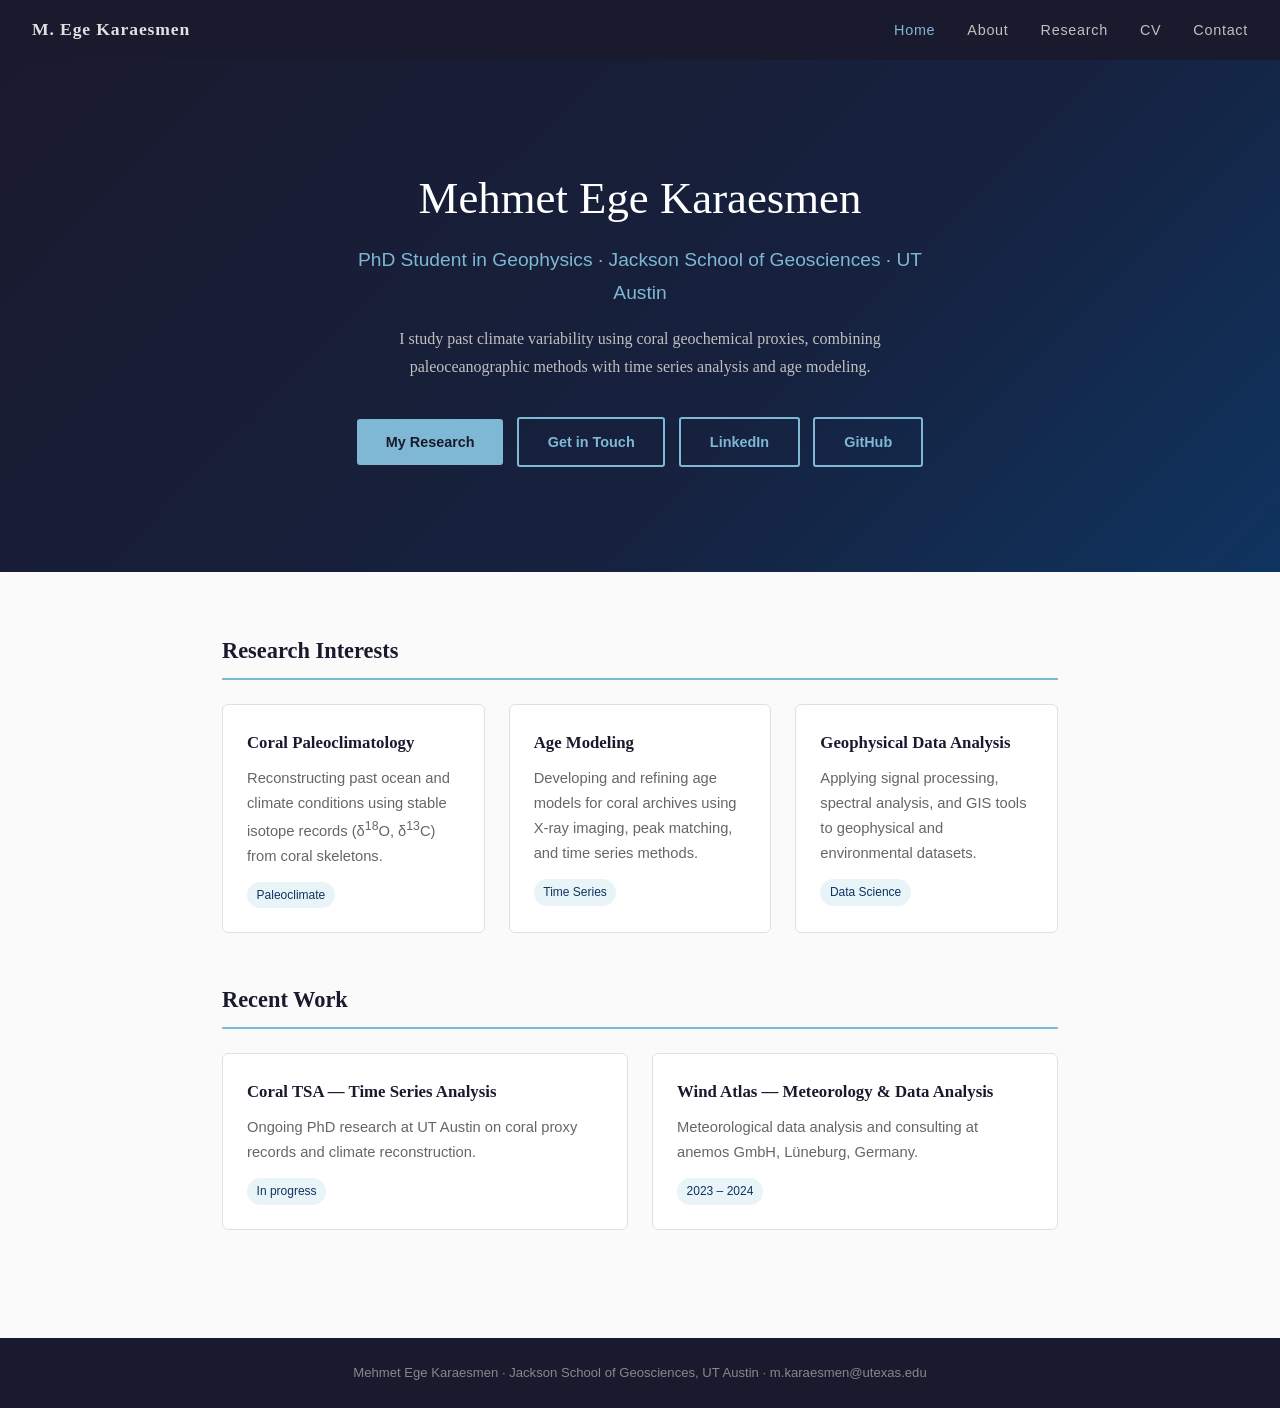
==== index.html @ 8743f0a2 "Add personal website files Co-Authored-By: Claude Sonnet 4.6 <noreply@anthropic.com>" ====
<!DOCTYPE html>
<html lang="en">
<head>
    <meta charset="UTF-8">
    <meta name="viewport" content="width=device-width, initial-scale=1.0">
    <title>Mehmet Ege Karaesmen</title>
    <link rel="stylesheet" href="css/style.css">
</head>
<body>

<nav>
    <a href="index.html" class="logo">M. Ege Karaesmen</a>
    <ul>
        <li><a href="index.html" class="active">Home</a></li>
        <li><a href="about.html">About</a></li>
        <li><a href="research.html">Research</a></li>
        <li><a href="cv.html">CV</a></li>
        <li><a href="contact.html">Contact</a></li>
    </ul>
</nav>

<section class="hero">
    <h1>Mehmet Ege Karaesmen</h1>
    <p class="subtitle">PhD Student in Geophysics &middot; Jackson School of Geosciences &middot; UT Austin</p>
    <p>I study past climate variability using coral geochemical proxies, combining paleoceanographic methods with time series analysis and age modeling.</p>
    <a href="research.html" class="btn">My Research</a>
    <a href="contact.html" class="btn outline">Get in Touch</a>
    <a href="https://www.linkedin.com/in/mehmet-ege-karaesmen-853350258/" class="btn outline" target="_blank">LinkedIn</a>
    <a href="https://github.com/MEgeKaraesmen" class="btn outline" target="_blank">GitHub</a>
</section>

<div class="container">

    <h2 class="section-title">Research Interests</h2>
    <div class="card-grid">
        <div class="card">
            <h3>Coral Paleoclimatology</h3>
            <p>Reconstructing past ocean and climate conditions using stable isotope records (&delta;<sup>18</sup>O, &delta;<sup>13</sup>C) from coral skeletons.</p>
            <span class="tag">Paleoclimate</span>
        </div>
        <div class="card">
            <h3>Age Modeling</h3>
            <p>Developing and refining age models for coral archives using X-ray imaging, peak matching, and time series methods.</p>
            <span class="tag">Time Series</span>
        </div>
        <div class="card">
            <h3>Geophysical Data Analysis</h3>
            <p>Applying signal processing, spectral analysis, and GIS tools to geophysical and environmental datasets.</p>
            <span class="tag">Data Science</span>
        </div>
    </div>

    <h2 class="section-title">Recent Work</h2>
    <div class="card-grid">
        <div class="card">
            <h3>Coral TSA — Time Series Analysis</h3>
            <p>Ongoing PhD research at UT Austin on coral proxy records and climate reconstruction.</p>
            <span class="tag">In progress</span>
        </div>
        <div class="card">
            <h3>Wind Atlas — Meteorology & Data Analysis</h3>
            <p>Meteorological data analysis and consulting at anemos GmbH, Lüneburg, Germany.</p>
            <span class="tag">2023 – 2024</span>
        </div>
    </div>

</div>

<footer>
    <p>Mehmet Ege Karaesmen &middot; Jackson School of Geosciences, UT Austin &middot; m.karaesmen@utexas.edu</p>
</footer>

</body>
</html>
---- css/style.css ----
* {
    margin: 0;
    padding: 0;
    box-sizing: border-box;
}

body {
    font-family: 'Georgia', serif;
    color: #2c2c2c;
    background: #fafafa;
    line-height: 1.7;
}

/* NAV */
nav {
    background: #1a1a2e;
    padding: 0 2rem;
    display: flex;
    align-items: center;
    justify-content: space-between;
    position: sticky;
    top: 0;
    z-index: 100;
    height: 60px;
}

nav .logo {
    color: #e0e0e0;
    font-size: 1.1rem;
    font-weight: bold;
    text-decoration: none;
    letter-spacing: 0.05em;
}

nav ul {
    list-style: none;
    display: flex;
    gap: 2rem;
}

nav ul li a {
    color: #c0c0c0;
    text-decoration: none;
    font-family: 'Arial', sans-serif;
    font-size: 0.9rem;
    letter-spacing: 0.05em;
    transition: color 0.2s;
}

nav ul li a:hover,
nav ul li a.active {
    color: #7eb8d4;
}

/* HERO */
.hero {
    background: linear-gradient(135deg, #1a1a2e 0%, #16213e 60%, #0f3460 100%);
    color: white;
    padding: 100px 2rem;
    text-align: center;
}

.hero h1 {
    font-size: 2.8rem;
    margin-bottom: 0.5rem;
    font-weight: normal;
}

.hero .subtitle {
    font-size: 1.2rem;
    color: #7eb8d4;
    margin-bottom: 1rem;
    font-family: 'Arial', sans-serif;
}

.hero p {
    max-width: 600px;
    margin: 0 auto 2rem;
    color: #c0c0c0;
    font-size: 1rem;
}

.btn {
    display: inline-block;
    padding: 0.7rem 1.8rem;
    background: #7eb8d4;
    color: #1a1a2e;
    text-decoration: none;
    border-radius: 3px;
    font-family: 'Arial', sans-serif;
    font-size: 0.9rem;
    font-weight: bold;
    margin: 0.3rem;
    transition: background 0.2s;
}

.btn:hover {
    background: #a0cfe0;
}

.btn.outline {
    background: transparent;
    color: #7eb8d4;
    border: 2px solid #7eb8d4;
}

.btn.outline:hover {
    background: #7eb8d432;
}

/* PAGE HEADER (non-home pages) */
.page-header {
    background: #1a1a2e;
    color: white;
    padding: 50px 2rem;
    text-align: center;
}

.page-header h1 {
    font-size: 2rem;
    font-weight: normal;
}

.page-header p {
    color: #7eb8d4;
    font-family: 'Arial', sans-serif;
    font-size: 0.95rem;
    margin-top: 0.4rem;
}

/* MAIN CONTENT */
.container {
    max-width: 900px;
    margin: 0 auto;
    padding: 60px 2rem;
}

.section-title {
    font-size: 1.4rem;
    color: #1a1a2e;
    margin-bottom: 1.5rem;
    padding-bottom: 0.5rem;
    border-bottom: 2px solid #7eb8d4;
}

/* CARDS */
.card-grid {
    display: grid;
    grid-template-columns: repeat(auto-fit, minmax(260px, 1fr));
    gap: 1.5rem;
    margin-bottom: 3rem;
}

.card {
    background: white;
    border: 1px solid #e0e0e0;
    border-radius: 6px;
    padding: 1.5rem;
    transition: box-shadow 0.2s;
}

.card:hover {
    box-shadow: 0 4px 16px rgba(0,0,0,0.1);
}

.card h3 {
    color: #1a1a2e;
    margin-bottom: 0.5rem;
    font-size: 1.05rem;
}

.card p {
    color: #666;
    font-size: 0.92rem;
    font-family: 'Arial', sans-serif;
}

.card .tag {
    display: inline-block;
    background: #e8f4f8;
    color: #0f3460;
    font-size: 0.75rem;
    padding: 0.2rem 0.6rem;
    border-radius: 20px;
    margin-top: 0.8rem;
    font-family: 'Arial', sans-serif;
}

/* TWO COLUMN */
.two-col {
    display: grid;
    grid-template-columns: 1fr 2fr;
    gap: 3rem;
    align-items: start;
}

.profile-img {
    width: 100%;
    border-radius: 6px;
    background: #d0d0d0;
    aspect-ratio: 3/4;
    display: flex;
    align-items: center;
    justify-content: center;
    color: #999;
    font-family: 'Arial', sans-serif;
    font-size: 0.85rem;
}

/* CV TABLE */
.cv-entry {
    display: grid;
    grid-template-columns: 120px 1fr;
    gap: 1rem;
    margin-bottom: 1.2rem;
    padding-bottom: 1.2rem;
    border-bottom: 1px solid #f0f0f0;
}

.cv-entry .year {
    color: #7eb8d4;
    font-family: 'Arial', sans-serif;
    font-size: 0.88rem;
    padding-top: 0.1rem;
}

.cv-entry h4 {
    color: #1a1a2e;
    font-size: 0.97rem;
    margin-bottom: 0.2rem;
}

.cv-entry p {
    color: #666;
    font-size: 0.88rem;
    font-family: 'Arial', sans-serif;
}

/* CONTACT */
.contact-list {
    list-style: none;
    font-family: 'Arial', sans-serif;
}

.contact-list li {
    padding: 0.7rem 0;
    border-bottom: 1px solid #f0f0f0;
    font-size: 0.95rem;
}

.contact-list li span {
    color: #7eb8d4;
    font-weight: bold;
    display: inline-block;
    width: 100px;
}

.contact-list li a {
    color: #0f3460;
    text-decoration: none;
}

.contact-list li a:hover {
    text-decoration: underline;
}

/* FOOTER */
footer {
    background: #1a1a2e;
    color: #888;
    text-align: center;
    padding: 1.5rem;
    font-family: 'Arial', sans-serif;
    font-size: 0.82rem;
}
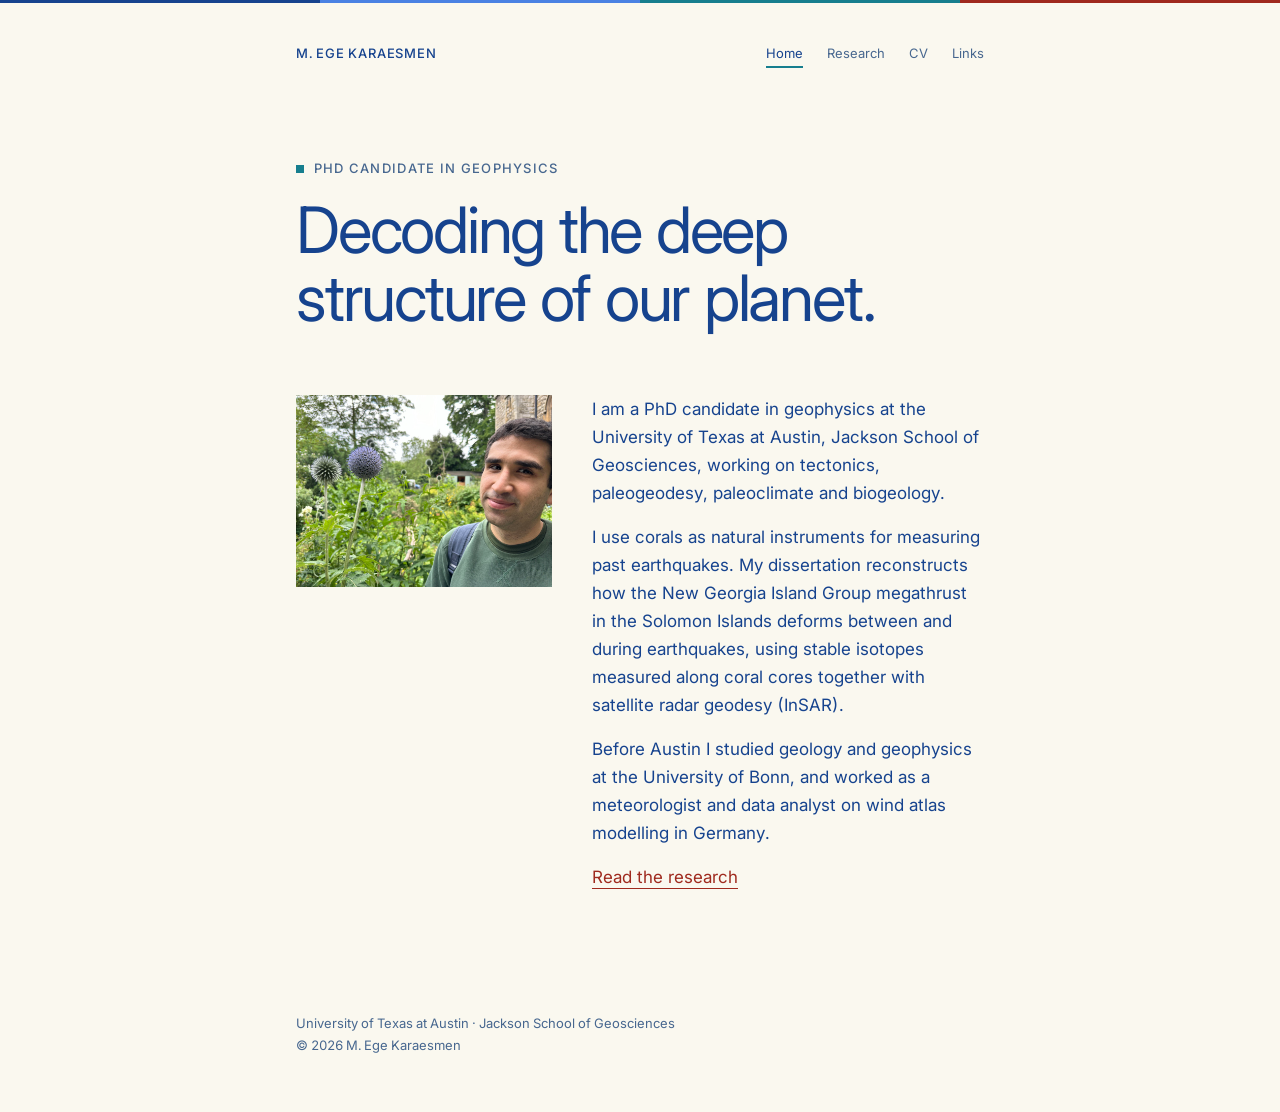
==== commit 626f9d76: "Replace site with new single-page design Single-page layout (home/research/cv/links) replacing the p" ====
--- a/index.html
+++ b/index.html
@@ -1,74 +1,1071 @@
-<!DOCTYPE html>
+<!doctype html>
 <html lang="en">
-<head>
-    <meta charset="UTF-8">
-    <meta name="viewport" content="width=device-width, initial-scale=1.0">
-    <title>Mehmet Ege Karaesmen</title>
-    <link rel="stylesheet" href="css/style.css">
-</head>
-<body>
-
-<nav>
-    <a href="index.html" class="logo">M. Ege Karaesmen</a>
-    <ul>
-        <li><a href="index.html" class="active">Home</a></li>
-        <li><a href="about.html">About</a></li>
-        <li><a href="research.html">Research</a></li>
-        <li><a href="cv.html">CV</a></li>
-        <li><a href="contact.html">Contact</a></li>
-    </ul>
-</nav>
-
-<section class="hero">
-    <h1>Mehmet Ege Karaesmen</h1>
-    <p class="subtitle">PhD Student in Geophysics &middot; Jackson School of Geosciences &middot; UT Austin</p>
-    <p>I study past climate variability using coral geochemical proxies, combining paleoceanographic methods with time series analysis and age modeling.</p>
-    <a href="research.html" class="btn">My Research</a>
-    <a href="contact.html" class="btn outline">Get in Touch</a>
-    <a href="https://www.linkedin.com/in/mehmet-ege-karaesmen-853350258/" class="btn outline" target="_blank">LinkedIn</a>
-    <a href="https://github.com/MEgeKaraesmen" class="btn outline" target="_blank">GitHub</a>
-</section>
-
-<div class="container">
-
-    <h2 class="section-title">Research Interests</h2>
-    <div class="card-grid">
-        <div class="card">
-            <h3>Coral Paleoclimatology</h3>
-            <p>Reconstructing past ocean and climate conditions using stable isotope records (&delta;<sup>18</sup>O, &delta;<sup>13</sup>C) from coral skeletons.</p>
-            <span class="tag">Paleoclimate</span>
-        </div>
-        <div class="card">
-            <h3>Age Modeling</h3>
-            <p>Developing and refining age models for coral archives using X-ray imaging, peak matching, and time series methods.</p>
-            <span class="tag">Time Series</span>
-        </div>
-        <div class="card">
-            <h3>Geophysical Data Analysis</h3>
-            <p>Applying signal processing, spectral analysis, and GIS tools to geophysical and environmental datasets.</p>
-            <span class="tag">Data Science</span>
-        </div>
-    </div>
-
-    <h2 class="section-title">Recent Work</h2>
-    <div class="card-grid">
-        <div class="card">
-            <h3>Coral TSA — Time Series Analysis</h3>
-            <p>Ongoing PhD research at UT Austin on coral proxy records and climate reconstruction.</p>
-            <span class="tag">In progress</span>
-        </div>
-        <div class="card">
-            <h3>Wind Atlas — Meteorology & Data Analysis</h3>
-            <p>Meteorological data analysis and consulting at anemos GmbH, Lüneburg, Germany.</p>
-            <span class="tag">2023 – 2024</span>
-        </div>
-    </div>
-
-</div>
-
-<footer>
-    <p>Mehmet Ege Karaesmen &middot; Jackson School of Geosciences, UT Austin &middot; m.karaesmen@utexas.edu</p>
-</footer>
-
-</body>
+  <head>
+    <meta charset="UTF-8" />
+    <meta name="viewport" content="width=device-width, initial-scale=1" />
+    <meta
+      name="description"
+      content="Personal website of M. Ege Karaesmen, PhD candidate in Geophysics at the University of Texas at Austin."
+    />
+    <title>M. Ege Karaesmen | Geophysics</title>
+    <link rel="icon" href="favicon.svg" />
+    <link rel="preconnect" href="https://fonts.googleapis.com" />
+    <link rel="preconnect" href="https://fonts.gstatic.com" crossorigin />
+    <link
+      href="https://fonts.googleapis.com/css2?family=Inter:opsz,wght@14..32,400;14..32,500&display=swap"
+      rel="stylesheet"
+    />
+    <style>
+      :root {
+        /* palette */
+        --paper: #faf8ef; /* background */
+        --ink: #16438e; /* main — headings and body text */
+        --muted: #47678f; /* secondary text */
+        --rule: #dbe2ec; /* hairlines */
+        --mark: #167e8e; /* section rules, active nav */
+        --link: #9f2a1e; /* high contrast — links */
+        --focus: #4a82e3; /* secondary — focus rings, hover */
+
+        --display: clamp(2.5rem, 6.5vw, 4rem);
+        --head: 1.375rem;
+        --body: 1.0625rem;
+        --small: 0.8125rem;
+
+        --col: 43rem;
+        --wide: 66rem;
+        --gutter: 1.5rem;
+
+        color-scheme: light;
+      }
+
+      *,
+      *::before,
+      *::after {
+        box-sizing: border-box;
+      }
+
+      html {
+        -webkit-text-size-adjust: 100%;
+      }
+
+      body {
+        margin: 0;
+        background: var(--paper);
+        color: var(--ink);
+        font-family: "Inter", -apple-system, BlinkMacSystemFont, "Segoe UI", sans-serif;
+        font-size: var(--body);
+        font-weight: 400;
+        line-height: 1.65;
+        font-variant-numeric: tabular-nums;
+        -webkit-font-smoothing: antialiased;
+      }
+
+      h1,
+      h2,
+      h3,
+      h4,
+      p,
+      ul,
+      dl,
+      dd,
+      dt,
+      figure {
+        margin: 0;
+      }
+
+      a {
+        color: inherit;
+      }
+
+      :focus-visible {
+        outline: 2px solid var(--focus);
+        outline-offset: 3px;
+      }
+
+      /* ---------- measure ---------- */
+
+      .col,
+      .wide {
+        width: 100%;
+        margin-inline: auto;
+        padding-inline: var(--gutter);
+      }
+
+      .col {
+        max-width: calc(var(--col) + var(--gutter) * 2);
+      }
+
+      .wide {
+        max-width: calc(var(--wide) + var(--gutter) * 2);
+      }
+
+      .stack > * + * {
+        margin-top: 1rem;
+      }
+
+      /* ---------- shared type ---------- */
+
+      .label {
+        color: var(--muted);
+        font-size: var(--small);
+        font-weight: 500;
+        letter-spacing: 0.1em;
+        text-transform: uppercase;
+      }
+
+      .lede {
+        color: var(--muted);
+      }
+
+      .note {
+        color: var(--muted);
+        font-size: var(--small);
+        line-height: 1.6;
+      }
+
+      .link {
+        color: var(--link);
+        text-decoration: none;
+        border-bottom: 1px solid currentColor;
+        padding-bottom: 1px;
+      }
+
+      .link:hover {
+        color: var(--ink);
+      }
+
+      /* palette band across the top */
+      .band {
+        height: 3px;
+        background: linear-gradient(
+          90deg,
+          var(--ink) 0 25%,
+          var(--focus) 25% 50%,
+          var(--mark) 50% 75%,
+          var(--link) 75% 100%
+        );
+      }
+
+      /* ---------- masthead ---------- */
+
+      .masthead {
+        padding-block: 2.5rem 0;
+      }
+
+      .masthead-inner {
+        display: flex;
+        flex-wrap: wrap;
+        gap: 0.75rem 2rem;
+        align-items: baseline;
+        justify-content: space-between;
+      }
+
+      .name {
+        font-size: var(--small);
+        font-weight: 500;
+        letter-spacing: 0.06em;
+        text-decoration: none;
+        text-transform: uppercase;
+      }
+
+      .masthead nav {
+        display: flex;
+        flex-wrap: wrap;
+        gap: 1.5rem;
+      }
+
+      .masthead nav a {
+        color: var(--muted);
+        font-size: var(--small);
+        text-decoration: none;
+        padding-bottom: 2px;
+        border-bottom: 1px solid transparent;
+      }
+
+      .masthead nav a:hover {
+        color: var(--link);
+      }
+
+      .masthead nav a[aria-current="page"] {
+        color: var(--ink);
+        border-bottom-width: 2px;
+        border-bottom-color: var(--mark);
+      }
+
+      /* ---------- pages ---------- */
+
+      .page {
+        padding-block: clamp(3.5rem, 10vh, 6rem) 0;
+      }
+
+      .js .page {
+        animation: rise 0.28s ease both;
+      }
+
+      @keyframes rise {
+        from {
+          opacity: 0;
+          transform: translateY(6px);
+        }
+      }
+
+      .page-head h1 {
+        max-width: 20ch;
+        font-size: var(--display);
+        font-weight: 400;
+        line-height: 1.06;
+        letter-spacing: -0.035em;
+        text-wrap: balance;
+      }
+
+      .page-head .label {
+        display: block;
+        margin-bottom: 1rem;
+      }
+
+      .page-head .label::before,
+      .block-head::before {
+        display: inline-block;
+        width: 0.5rem;
+        height: 0.5rem;
+        margin-right: 0.6rem;
+        background: var(--mark);
+        content: "";
+      }
+
+      .page-head .lede {
+        margin-top: 1.75rem;
+      }
+
+      .block {
+        margin-top: clamp(3.5rem, 9vh, 5.5rem);
+      }
+
+      .block-head {
+        padding-bottom: 0.75rem;
+        border-bottom: 1px solid var(--mark);
+      }
+
+      .block-head + * {
+        margin-top: 2.25rem;
+      }
+
+      /* ---------- home ---------- */
+
+      .bio {
+        display: grid;
+        grid-template-columns: 16rem 1fr;
+        gap: 2.5rem;
+        align-items: start;
+        margin-top: clamp(2.5rem, 7vh, 4rem);
+      }
+
+      .bio img {
+        display: block;
+        width: 100%;
+        height: auto;
+      }
+
+      .bio p + p {
+        margin-top: 1rem;
+      }
+
+      .bio-more {
+        margin-top: 1.75rem;
+      }
+
+      /* ---------- focus list ---------- */
+
+      .focus dt {
+        display: flex;
+        align-items: center;
+        gap: 0.85rem;
+        font-weight: 500;
+      }
+
+      /* icons are masked, so they take the teal regardless of the file's own colours */
+      .focus dt::before {
+        flex: none;
+        width: 1.75rem;
+        height: 1.75rem;
+        background-color: var(--mark);
+        mask-position: center;
+        mask-repeat: no-repeat;
+        mask-size: contain;
+        -webkit-mask-position: center;
+        -webkit-mask-repeat: no-repeat;
+        -webkit-mask-size: contain;
+        content: "";
+      }
+
+      .focus dt[data-icon="mountain"]::before {
+        mask-image: url("icons/mountain.svg");
+        -webkit-mask-image: url("icons/mountain.svg");
+      }
+
+      .focus dt[data-icon="compass"]::before {
+        mask-image: url("icons/compass.svg");
+        -webkit-mask-image: url("icons/compass.svg");
+      }
+
+      .focus dt[data-icon="thermometer"]::before {
+        mask-image: url("icons/thermometer.svg");
+        -webkit-mask-image: url("icons/thermometer.svg");
+      }
+
+      .focus dt[data-icon="leaf"]::before {
+        mask-image: url("icons/leaf.svg");
+        -webkit-mask-image: url("icons/leaf.svg");
+      }
+
+      .focus dd {
+        margin: 0.4rem 0 0 2.6rem;
+        color: var(--muted);
+      }
+
+      .focus > div + div {
+        margin-top: 1.5rem;
+        padding-top: 1.5rem;
+        border-top: 1px solid var(--rule);
+      }
+
+      /* ---------- studies ---------- */
+
+      .study + .study {
+        margin-top: clamp(3rem, 8vh, 4.5rem);
+      }
+
+      .study-index {
+        display: block;
+        margin-bottom: 0.875rem;
+      }
+
+      .study h3 {
+        max-width: 34ch;
+        font-size: var(--head);
+        font-weight: 400;
+        letter-spacing: -0.015em;
+        text-wrap: balance;
+      }
+
+      .study p {
+        margin-top: 1rem;
+      }
+
+      figure {
+        margin-top: 2.25rem;
+      }
+
+      .frame {
+        border: 1px solid var(--mark);
+        background: #fff;
+      }
+
+      .frame img {
+        display: block;
+        width: 100%;
+        height: auto;
+      }
+
+      .frame iframe {
+        display: block;
+        width: 100%;
+        height: 32rem;
+        border: 0;
+      }
+
+      figcaption {
+        margin-top: 0.75rem;
+      }
+
+      /* ---------- cv ---------- */
+
+      .cv-block h3 {
+        margin-bottom: 1.25rem;
+        font-size: var(--body);
+        font-weight: 500;
+      }
+
+      .cv-block + .cv-block {
+        margin-top: 3.25rem;
+      }
+
+      .entry {
+        display: grid;
+        grid-template-columns: 11rem 1fr;
+        gap: 0.25rem 2rem;
+        padding-block: 1.125rem;
+        border-top: 1px solid var(--rule);
+      }
+
+      .entry:last-child {
+        border-bottom: 1px solid var(--rule);
+      }
+
+      .entry .date {
+        color: var(--muted);
+        font-size: var(--small);
+        line-height: 1.9;
+      }
+
+      .entry h4 {
+        font-size: var(--body);
+        font-weight: 500;
+      }
+
+      .entry p {
+        color: var(--muted);
+      }
+
+      .traits {
+        margin: 0;
+      }
+
+      .traits > div {
+        display: grid;
+        grid-template-columns: 15rem 1fr;
+        gap: 0.25rem 2rem;
+        padding-block: 0.8rem;
+        border-top: 1px solid var(--rule);
+      }
+
+      .traits > div:last-child {
+        border-bottom: 1px solid var(--rule);
+      }
+
+      .traits dt {
+        font-weight: 500;
+      }
+
+      .traits dd {
+        margin: 0;
+        color: var(--muted);
+      }
+
+      .traits .qual {
+        display: block;
+        font-size: var(--small);
+      }
+
+      .interests {
+        margin-top: 1.5rem;
+        color: var(--muted);
+      }
+
+      /* ---------- link list ---------- */
+
+      .rows {
+        padding: 0;
+        list-style: none;
+      }
+
+      .rows li + li {
+        border-top: 1px solid var(--rule);
+      }
+
+      .rows li:last-child {
+        border-bottom: 1px solid var(--rule);
+      }
+
+      .rows a {
+        display: grid;
+        grid-template-columns: 11rem 1fr;
+        gap: 0.25rem 2rem;
+        padding: 1.125rem 0.75rem;
+        margin-inline: -0.75rem;
+        text-decoration: none;
+      }
+
+      .rows a:hover {
+        background: color-mix(in srgb, var(--mark) 8%, transparent);
+      }
+
+      .rows-value {
+        color: var(--link);
+      }
+
+      .rows a:hover .rows-value {
+        color: var(--ink);
+      }
+
+      .rows .label {
+        line-height: 1.9;
+      }
+
+      .rows-value {
+        overflow-wrap: anywhere;
+      }
+
+      .rows-note {
+        display: block;
+        margin-top: 0.125rem;
+        color: var(--muted);
+        font-size: var(--small);
+      }
+
+      /* ---------- footer ---------- */
+
+      footer {
+        margin-top: clamp(4rem, 10vh, 6rem);
+        padding-block: 2rem 3.5rem;
+      }
+
+      footer p {
+        color: var(--muted);
+        font-size: var(--small);
+      }
+
+      /* ---------- narrow ---------- */
+
+      @media (max-width: 36rem) {
+        .bio {
+          grid-template-columns: 1fr;
+          gap: 1.75rem;
+        }
+
+        .bio-photo {
+          max-width: 11rem;
+        }
+
+        .entry,
+        .rows a,
+        .traits > div {
+          grid-template-columns: 1fr;
+          gap: 0.375rem;
+        }
+
+        .entry .date,
+        .rows .label {
+          line-height: 1.6;
+        }
+
+        .frame iframe {
+          height: 26rem;
+        }
+      }
+
+      @media (prefers-reduced-motion: reduce) {
+        .js .page {
+          animation: none;
+        }
+      }
+
+      @media print {
+        :root {
+          --paper: #fff;
+        }
+
+        .band,
+        .masthead nav,
+        figure {
+          display: none;
+        }
+
+        .page[hidden] {
+          display: block !important;
+        }
+      }
+    </style>
+  </head>
+  <body>
+    <script>
+      document.documentElement.classList.add("js");
+    </script>
+
+    <div class="band" aria-hidden="true"></div>
+
+    <header class="masthead">
+      <div class="col masthead-inner">
+        <a class="name" href="#home">M. Ege Karaesmen</a>
+        <nav id="nav" aria-label="Sections">
+          <a href="#home">Home</a>
+          <a href="#research">Research</a>
+          <a href="#cv">CV</a>
+          <a href="#links">Links</a>
+        </nav>
+      </div>
+    </header>
+
+    <main id="main">
+      <!-- ============ HOME ============ -->
+      <section class="page" id="home" data-title="M. Ege Karaesmen | Geophysics">
+        <div class="col page-head">
+          <span class="label">PhD Candidate in Geophysics</span>
+          <h1>Decoding the deep structure of our planet.</h1>
+        </div>
+
+        <div class="col bio">
+          <div class="bio-photo">
+            <!-- Replace with your photo -->
+            <img src="portrait.jpg" alt="Portrait of M. Ege Karaesmen" />
+          </div>
+          <div class="bio-text">
+            <p>
+              I am a PhD candidate in geophysics at the University of Texas at Austin, Jackson School of
+              Geosciences, working on tectonics, paleogeodesy, paleoclimate and biogeology.
+            </p>
+            <p>
+              I use corals as natural instruments for measuring past earthquakes. My dissertation reconstructs how
+              the New Georgia Island Group megathrust in the Solomon Islands deforms between and during
+              earthquakes, using stable isotopes measured along coral cores together with satellite radar geodesy
+              (InSAR).
+            </p>
+            <p>
+              Before Austin I studied geology and geophysics at the University of Bonn, and worked as a
+              meteorologist and data analyst on wind atlas modelling in Germany.
+            </p>
+            <p class="bio-more">
+              <a class="link" href="#research">Read the research</a>
+            </p>
+          </div>
+        </div>
+      </section>
+
+      <!-- ============ RESEARCH ============ -->
+      <section class="page" id="research" data-title="Research | M. Ege Karaesmen">
+        <div class="col page-head">
+          <span class="label">Research</span>
+          <h1>Reading the Earth through living archives.</h1>
+          <p class="lede">
+            My research combines numerical models, coral geochemistry, satellite radar geodesy and climate
+            reanalysis to understand how the solid Earth, ocean and atmosphere record change.
+          </p>
+        </div>
+
+        <div class="col block">
+          <p class="label block-head">Focus areas</p>
+          <dl class="focus">
+            <div>
+              <dt data-icon="mountain">Tectonics</dt>
+              <dd>
+                Investigating the forces that shape the Earth's lithosphere, from continental rifting to the
+                collision of plates that raises mountain ranges.
+              </dd>
+            </div>
+            <div>
+              <dt data-icon="compass">Paleogeodesy</dt>
+              <dd>
+                Reconstructing ancient crustal deformation and surface motions by reading the geological record
+                across deep time.
+              </dd>
+            </div>
+            <div>
+              <dt data-icon="thermometer">Paleoclimate</dt>
+              <dd>
+                Examining climate signatures preserved in sedimentary basins to understand historical and future
+                atmospheric change.
+              </dd>
+            </div>
+            <div>
+              <dt data-icon="leaf">Biogeology</dt>
+              <dd>
+                Exploring the feedback between the biosphere and geosphere, and how life and tectonics reshape one
+                another.
+              </dd>
+            </div>
+          </dl>
+        </div>
+
+        <div class="col block">
+          <p class="label block-head">Corals as natural instruments</p>
+          <div class="stack">
+            <p>
+              Massive corals grow upward until they reach the sea surface and then stop, which makes them sensitive
+              recorders of both ocean climate and land motion. A colony that is lifted during an earthquake dies
+              back to the new waterline and leaves a dated surface in its own skeleton; one that subsides catches
+              up by growing vertically again.
+            </p>
+            <p>
+              My dissertation reads that record along the New Georgia Island Group megathrust in the Solomon
+              Islands, where the 2007 M<sub>w</sub> 8.1 earthquake uplifted reefs across the island group. Stable
+              isotopes recorded in the coral's skeleton deliver a temporally high-resolution time series. I
+              developed a new proxy for relative water depth to reconstruct the vertical tectonic change captured
+              in the coral's tissues.
+            </p>
+          </div>
+
+          <article class="study" style="margin-top: 3rem">
+            <div>
+              <span class="label study-index">01 &nbsp;/&nbsp; Growth model</span>
+              <h3>A living archive of sea-level change</h3>
+              <p>
+                A two-dimensional cellular automaton grows a coral colony under a prescribed relative sea-level
+                history. The rules describe lateral extension, vertical catch-up during submergence, mortality on
+                emergence, recolonisation and erosion.
+              </p>
+            </div>
+          </article>
+        </div>
+
+        <figure class="wide">
+          <div class="frame">
+            <img
+              data-src="research/coral-colony-evolution.gif"
+              alt="Animated simulation of a coral colony growing under changing sea level"
+            />
+          </div>
+          <figcaption class="note">
+            Modelled colony growth under the reconstructed relative sea-level history, with the 2007 uplift near
+            the end of the run.
+          </figcaption>
+        </figure>
+
+        <div class="col block" style="margin-top: clamp(3rem, 8vh, 4.5rem)">
+          <article class="study">
+            <span class="label study-index">02 &nbsp;/&nbsp; Time-series analysis</span>
+            <h3>Fifty years of isotopes along a coral core</h3>
+            <p>
+              Oxygen isotopes measured at high resolution along a core through a coral head track sea-surface
+              temperature and salinity, giving an independent, seasonally resolved chronology for the same colony
+              the growth model describes.
+            </p>
+            <p>
+              Comparing that series against sea-surface salinity separates the climate signal from the land-motion
+              signal, so that the remaining deformation history can be read against satellite radar geodesy over
+              the instrumental period.
+            </p>
+          </article>
+        </div>
+
+        <figure class="wide">
+          <div class="frame">
+            <iframe
+              data-src="research/coral-isotopes-salinity.html"
+              title="Interactive coral oxygen isotope and salinity figure"
+            ></iframe>
+          </div>
+          <figcaption class="note">
+            Nearly fifty years of δ¹⁸O measured along a coral core, against sea-surface salinity. Hover and zoom to
+            explore individual samples.
+          </figcaption>
+        </figure>
+
+        <div class="col block">
+          <p class="label block-head">Further work</p>
+          <article class="study">
+            <h3>A monsoon redistributed across India</h3>
+            <p>
+              Across the 1950–2025 ERA5 record, the Indian monsoon shows a regional pattern of change rather than a
+              uniform national shift. Rainfall has declined along the west coast, in northeast India and in the
+              Himalayan foothills, while central and peninsular India show little change.
+            </p>
+            <p>
+              At Goa, onset remains in early-to-mid June but withdrawal has moved about 12 days later since the
+              1950s, stretching the season even as overall intensity declines.
+            </p>
+          </article>
+        </div>
+
+        <figure class="wide">
+          <div class="frame">
+            <iframe
+              data-src="research/goa-monsoon-rose.html"
+              title="Interactive India monsoon change rose diagram"
+            ></iframe>
+          </div>
+          <figcaption class="note">
+            Onset, withdrawal and season length by decade, across seven points in India.
+          </figcaption>
+        </figure>
+      </section>
+
+      <!-- ============ CV ============ -->
+      <section class="page" id="cv" data-title="CV | M. Ege Karaesmen">
+        <div class="col page-head">
+          <span class="label">Curriculum vitae</span>
+          <h1>Physics, geophysics, atmosphere.</h1>
+          <p class="lede">An academic path across two continents, from engineering geology to megathrust geodesy.</p>
+        </div>
+
+        <div class="col block">
+          <div class="cv-block">
+            <h3>Education</h3>
+            <div class="entry">
+              <p class="date">Aug 2024 – present</p>
+              <div>
+                <h4>PhD Geophysics</h4>
+                <p>University of Texas at Austin, Jackson School of Geosciences, USA</p>
+              </div>
+            </div>
+            <div class="entry">
+              <p class="date">Sep 2020 – Aug 2023</p>
+              <div>
+                <h4>M.Sc. Physics of Earth and Atmosphere</h4>
+                <p>University of Bonn, Germany · GPA 3.3</p>
+              </div>
+            </div>
+            <div class="entry">
+              <p class="date">Oct 2016 – Sep 2020</p>
+              <div>
+                <h4>B.Sc. Geosciences, specialised in Geophysics</h4>
+                <p>University of Bonn, Germany · GPA 3.2</p>
+              </div>
+            </div>
+          </div>
+
+          <div class="cv-block">
+            <h3>Work experience</h3>
+            <div class="entry">
+              <p class="date">Sep 2026 – Feb 2027</p>
+              <div>
+                <h4>Teaching Assistant — GEO 311D: GeoData</h4>
+                <p>University of Texas at Austin, USA</p>
+              </div>
+            </div>
+            <div class="entry">
+              <p class="date">Jun 2025 – Aug 2026</p>
+              <div>
+                <h4>Research Assistant</h4>
+                <p>UT Austin, Jackson School of Geosciences, USA</p>
+              </div>
+            </div>
+            <div class="entry">
+              <p class="date">Jan 2025 – May 2025</p>
+              <div>
+                <h4>Teaching Assistant — GEO 303: Introduction to Geology</h4>
+                <p>University of Texas at Austin, USA</p>
+              </div>
+            </div>
+            <div class="entry">
+              <p class="date">Nov 2023 – Aug 2024</p>
+              <div>
+                <h4>Meteorologist, Data Analyst &amp; Consultant</h4>
+                <p>anemos Gesellschaft für Umweltmeteorologie mbH, Lüneburg, Germany · Wind Atlas Department</p>
+              </div>
+            </div>
+            <div class="entry">
+              <p class="date">Sep 2022 – Aug 2023</p>
+              <div>
+                <h4>Teaching Assistant — Mathematics and Statistics in Biology</h4>
+                <p>Institute for Applied Mathematics, University of Bonn, Germany · R exercises</p>
+              </div>
+            </div>
+            <div class="entry">
+              <p class="date">Mar 2021 – Jul 2023</p>
+              <div>
+                <h4>Research Assistant</h4>
+                <p>Institute of Geophysics, University of Bonn, Germany</p>
+              </div>
+            </div>
+            <div class="entry">
+              <p class="date">May 2019 – Jul 2020</p>
+              <div>
+                <h4>Geologist</h4>
+                <p>Ingenieurteam Dr. Hemling &amp; Gräfe GmbH, Germany · Engineering Geology &amp; Hydrogeology</p>
+              </div>
+            </div>
+          </div>
+        </div>
+
+        <div class="col block">
+          <p class="label block-head">Languages</p>
+          <dl class="traits">
+            <div>
+              <dt>Turkish</dt>
+              <dd>Native proficiency</dd>
+            </div>
+            <div>
+              <dt>German</dt>
+              <dd>
+                Full working proficiency
+                <span class="qual">DSD II, 2014</span>
+              </dd>
+            </div>
+            <div>
+              <dt>English</dt>
+              <dd>
+                Full working proficiency
+                <span class="qual">TOEFL iBT 101, 2023</span>
+              </dd>
+            </div>
+            <div>
+              <dt>French</dt>
+              <dd>Beginner</dd>
+            </div>
+            <div>
+              <dt>Italian</dt>
+              <dd>Beginner</dd>
+            </div>
+          </dl>
+        </div>
+
+        <div class="col block">
+          <p class="label block-head">Software</p>
+          <dl class="traits">
+            <div>
+              <dt>Python</dt>
+              <dd>Excellent <span class="qual">NumPy, Pandas, SciPy, Matplotlib</span></dd>
+            </div>
+            <div>
+              <dt>GIS</dt>
+              <dd>Excellent <span class="qual">QGIS, ArcGIS</span></dd>
+            </div>
+            <div>
+              <dt>LaTeX</dt>
+              <dd>Excellent</dd>
+            </div>
+            <div>
+              <dt>MS Office</dt>
+              <dd>Excellent <span class="qual">Word, Excel, Access, PowerPoint</span></dd>
+            </div>
+            <div>
+              <dt>MATLAB</dt>
+              <dd>Confident</dd>
+            </div>
+            <div>
+              <dt>Linux</dt>
+              <dd>Confident</dd>
+            </div>
+            <div>
+              <dt>Git</dt>
+              <dd>Confident</dd>
+            </div>
+            <div>
+              <dt>R</dt>
+              <dd>Intermediate <span class="qual">ggplot, dplyr</span></dd>
+            </div>
+            <div>
+              <dt>C++</dt>
+              <dd>Beginner</dd>
+            </div>
+          </dl>
+        </div>
+
+        <div class="col block">
+          <p class="label block-head">Outside the lab</p>
+          <p class="interests">
+            Water polo · Bouldering · Classical guitar · Cinema · Literature · Cooking
+          </p>
+        </div>
+      </section>
+
+      <!-- ============ LINKS ============ -->
+      <section class="page" id="links" data-title="Links | M. Ege Karaesmen">
+        <div class="col page-head">
+          <span class="label">Elsewhere</span>
+          <h1>Get in touch.</h1>
+          <p class="lede">
+            Always open to discussing research collaborations, geology and new scientific frontiers.
+          </p>
+        </div>
+
+        <div class="col block">
+          <p class="label block-head">Email</p>
+          <ul class="rows">
+            <li>
+              <a href="mailto:m.karaesmen@utexas.edu">
+                <span class="label">Academic</span>
+                <span class="rows-value">m.karaesmen@utexas.edu</span>
+              </a>
+            </li>
+            <li>
+              <a href="mailto:m.karaesmen@gmail.com">
+                <span class="label">Personal</span>
+                <span class="rows-value">m.karaesmen@gmail.com</span>
+              </a>
+            </li>
+          </ul>
+        </div>
+
+        <div class="col block">
+          <p class="label block-head">Profiles</p>
+          <ul class="rows">
+            <li>
+              <a href="https://www.linkedin.com/in/mehmet-ege-karaesmen-853350258/" rel="me noopener">
+                <span class="label">LinkedIn</span>
+                <span class="rows-value">
+                  mehmet-ege-karaesmen
+                  <span class="rows-note">Professional profile and updates.</span>
+                </span>
+              </a>
+            </li>
+            <li>
+              <a href="https://github.com/MEgeKaraesmen" rel="me noopener">
+                <span class="label">GitHub</span>
+                <span class="rows-value">
+                  github.com/MEgeKaraesmen
+                  <span class="rows-note">Coral growth model, InSAR processing and analysis notebooks.</span>
+                </span>
+              </a>
+            </li>
+            <li>
+              <a href="https://scholar.google.com/citations?user=CSPQlHoAAAAJ&amp;hl=en" rel="me noopener">
+                <span class="label">Google Scholar</span>
+                <span class="rows-value">
+                  scholar.google.com
+                  <span class="rows-note">Publications and citations.</span>
+                </span>
+              </a>
+            </li>
+            <li>
+              <a href="https://orcid.org/0009-0007-3837-500X" rel="me noopener">
+                <span class="label">ORCID</span>
+                <span class="rows-value">
+                  0009-0007-3837-500X
+                  <span class="rows-note">Persistent researcher identifier.</span>
+                </span>
+              </a>
+            </li>
+          </ul>
+        </div>
+      </section>
+    </main>
+
+    <footer>
+      <div class="col">
+        <p>University of Texas at Austin · Jackson School of Geosciences</p>
+        <p>© 2026 M. Ege Karaesmen</p>
+      </div>
+    </footer>
+
+    <script>
+      (function () {
+        var pages = Array.prototype.slice.call(document.querySelectorAll(".page"));
+        var navLinks = Array.prototype.slice.call(document.querySelectorAll("#nav a"));
+        var ids = pages.map(function (p) {
+          return p.id;
+        });
+
+        function loadAssets(page) {
+          page.querySelectorAll("[data-src]").forEach(function (el) {
+            el.src = el.dataset.src;
+            el.removeAttribute("data-src");
+          });
+        }
+
+        function show(id, scroll) {
+          if (ids.indexOf(id) === -1) id = ids[0];
+
+          pages.forEach(function (page) {
+            var active = page.id === id;
+            page.hidden = !active;
+            if (active) {
+              loadAssets(page);
+              if (page.dataset.title) document.title = page.dataset.title;
+            }
+          });
+
+          navLinks.forEach(function (a) {
+            if (a.getAttribute("href") === "#" + id) {
+              a.setAttribute("aria-current", "page");
+            } else {
+              a.removeAttribute("aria-current");
+            }
+          });
+
+          if (scroll) window.scrollTo(0, 0);
+        }
+
+        function fromHash() {
+          return (location.hash || "").replace(/^#\/?/, "") || ids[0];
+        }
+
+        window.addEventListener("hashchange", function () {
+          show(fromHash(), true);
+        });
+
+        show(fromHash(), false);
+      })();
+    </script>
+  </body>
 </html>
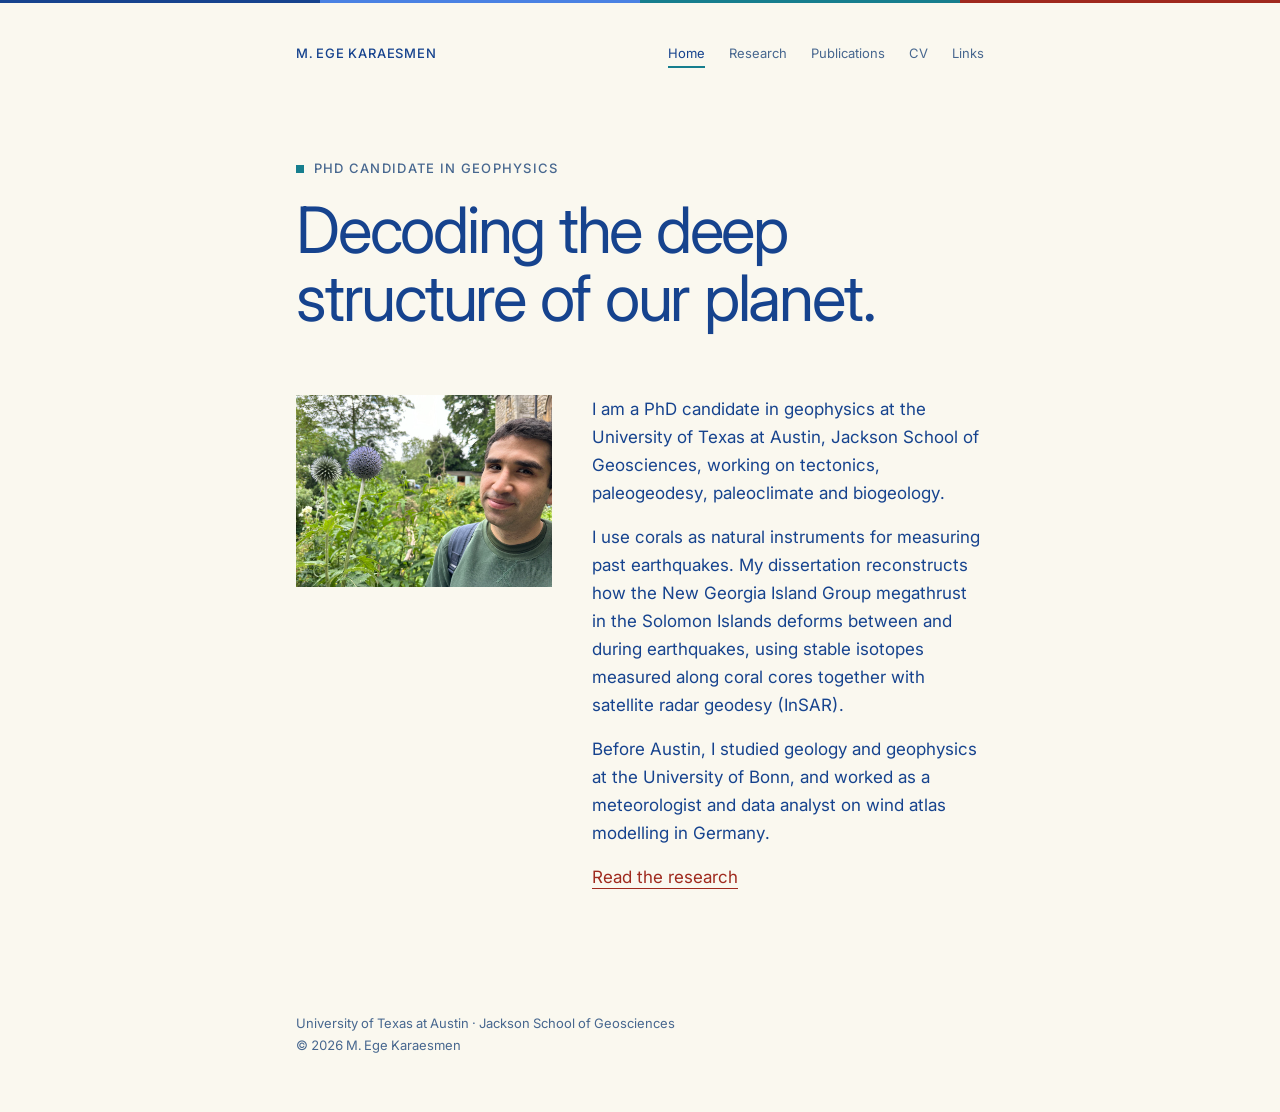
==== commit 12dad15c: "Add EGU2026 poster and publications section Co-Authored-By: Claude Sonnet 5 <noreply@anthropic.com>" ====
--- a/index.html
+++ b/index.html
@@ -378,6 +378,59 @@
         margin-top: 0.75rem;
       }
 
+      /* ---------- publications ---------- */
+
+      .pub + .pub {
+        margin-top: clamp(3rem, 8vh, 4.5rem);
+        padding-top: clamp(3rem, 8vh, 4.5rem);
+        border-top: 1px solid var(--rule);
+      }
+
+      .pub-thumb {
+        display: block;
+        margin-bottom: 1.75rem;
+      }
+
+      .pub-thumb img {
+        display: block;
+        width: 100%;
+        height: auto;
+      }
+
+      .pub-thumb:hover {
+        opacity: 0.88;
+      }
+
+      .pub h3 {
+        margin-top: 0.75rem;
+        font-size: var(--head);
+        font-weight: 400;
+        letter-spacing: -0.015em;
+        text-wrap: balance;
+      }
+
+      .pub-sub {
+        margin-top: 0.5rem;
+        color: var(--muted);
+      }
+
+      .pub-authors {
+        margin-top: 0.9rem;
+      }
+
+      .pub-venue {
+        margin-top: 0.25rem;
+        color: var(--muted);
+        font-size: var(--small);
+      }
+
+      .pub-actions {
+        display: flex;
+        flex-wrap: wrap;
+        gap: 1.5rem;
+        margin-top: 1.4rem;
+      }
+
       /* ---------- cv ---------- */
 
       .cv-block h3 {
@@ -580,6 +633,7 @@
         <nav id="nav" aria-label="Sections">
           <a href="#home">Home</a>
           <a href="#research">Research</a>
+          <a href="#publications">Publications</a>
           <a href="#cv">CV</a>
           <a href="#links">Links</a>
         </nav>
@@ -611,7 +665,7 @@
               (InSAR).
             </p>
             <p>
-              Before Austin I studied geology and geophysics at the University of Bonn, and worked as a
+              Before Austin, I studied geology and geophysics at the University of Bonn, and worked as a
               meteorologist and data analyst on wind atlas modelling in Germany.
             </p>
             <p class="bio-more">
@@ -769,6 +823,61 @@
         </figure>
       </section>
 
+      <!-- ============ PUBLICATIONS ============ -->
+      <section class="page" id="publications" data-title="Publications | M. Ege Karaesmen">
+        <div class="col page-head">
+          <span class="label">Publications</span>
+          <h1>Posters and presentations.</h1>
+          <p class="lede">
+            Conference material from my dissertation work, free to download.
+          </p>
+        </div>
+
+        <div class="col block">
+          <p class="label block-head">Conference posters</p>
+
+          <article class="pub">
+            <a
+              class="pub-thumb frame"
+              href="posters/EGU2026-karaesmen-coral-geodesy.pdf"
+              target="_blank"
+              rel="noopener"
+            >
+              <img
+                data-src="posters/EGU2026-karaesmen-coral-geodesy.jpg"
+                alt="Preview of the EGU 2026 poster on high-resolution coral geodesy in the Solomon Islands"
+              />
+            </a>
+            <span class="label">2026</span>
+            <h3>High-resolution coral geodesy in the Solomon Islands</h3>
+            <p class="pub-sub">
+              Development of a centennial record of vertical motion at a megathrust using coral δ¹³C
+            </p>
+            <p class="pub-authors">M. Ege Karaesmen, Luc Lavier, Frederick Taylor</p>
+            <p class="pub-venue">
+              University of Texas at Austin, UTIG · EGU General Assembly 2026, Vienna, 3–8 May 2026 ·
+              Session TS3.2 · EGU26-15880
+            </p>
+            <p class="pub-actions">
+              <a
+                class="link"
+                href="posters/EGU2026-karaesmen-coral-geodesy.pdf"
+                target="_blank"
+                rel="noopener"
+                >Download poster (PDF, 4.4 MB)</a
+              >
+              <a
+                class="link"
+                href="https://meetingorganizer.copernicus.org/EGU26/EGU26-15880.html"
+                target="_blank"
+                rel="noopener"
+                >Abstract</a
+              >
+            </p>
+          </article>
+        </div>
+      </section>
+
       <!-- ============ CV ============ -->
       <section class="page" id="cv" data-title="CV | M. Ege Karaesmen">
         <div class="col page-head">
@@ -791,14 +900,14 @@
               <p class="date">Sep 2020 – Aug 2023</p>
               <div>
                 <h4>M.Sc. Physics of Earth and Atmosphere</h4>
-                <p>University of Bonn, Germany · GPA 3.3</p>
+                <p>University of Bonn, Germany</p>
               </div>
             </div>
             <div class="entry">
               <p class="date">Oct 2016 – Sep 2020</p>
               <div>
                 <h4>B.Sc. Geosciences, specialised in Geophysics</h4>
-                <p>University of Bonn, Germany · GPA 3.2</p>
+                <p>University of Bonn, Germany</p>
               </div>
             </div>
           </div>
